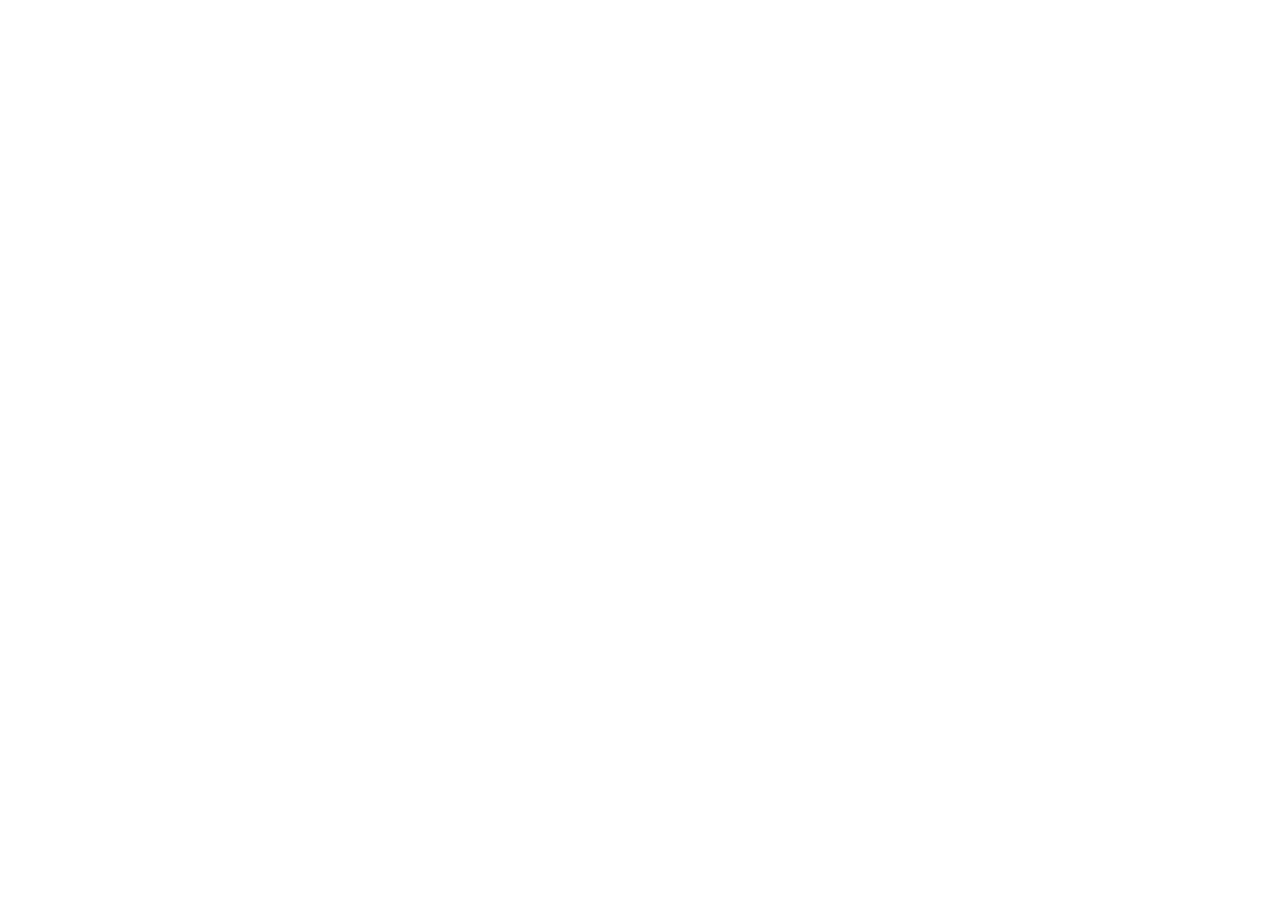
==== 06_MudBoat/index.html @ 61e0db52 "Add files via upload" ====
<!DOCTYPE html>
<html lang="ko">
<head>
    <meta charset="UTF-8">
    <meta name="viewport" content="width=device-width, initial-scale=1.0">
    <title>2025 거차마을 생생뻘배학교</title>
    <link rel="preconnect" href="https://fonts.googleapis.com">
    <link rel="preconnect" href="https://fonts.gstatic.com" crossorigin>
    <link href="https://fonts.googleapis.com/css2?family=Noto+Serif+KR:wght@400;700&family=Noto+Sans+KR:wght@300;400;500;700&display=swap" rel="stylesheet">
    <style>
        * {
            margin: 0;
            padding: 0;
            box-sizing: border-box;
        }
        
        html {
            scroll-behavior: smooth;
        }
        
        body {
            font-family: 'Noto Sans KR', sans-serif;
            overflow-x: hidden;
            line-height: 1.6;
            color: #333;
        }
        
        .serif {
            font-family: 'Noto Serif KR', serif;
        }
    </style>
</head>
<body>
    <div id="root"></div>
    <script crossorigin src="https://unpkg.com/react@18/umd/react.development.js"></script>
    <script crossorigin src="https://unpkg.com/react-dom@18/umd/react-dom.development.js"></script>
    <script src="https://unpkg.com/@babel/standalone/babel.min.js"></script>
    <script type="text/babel" src="App.jsx"></script>
</body>
</html>
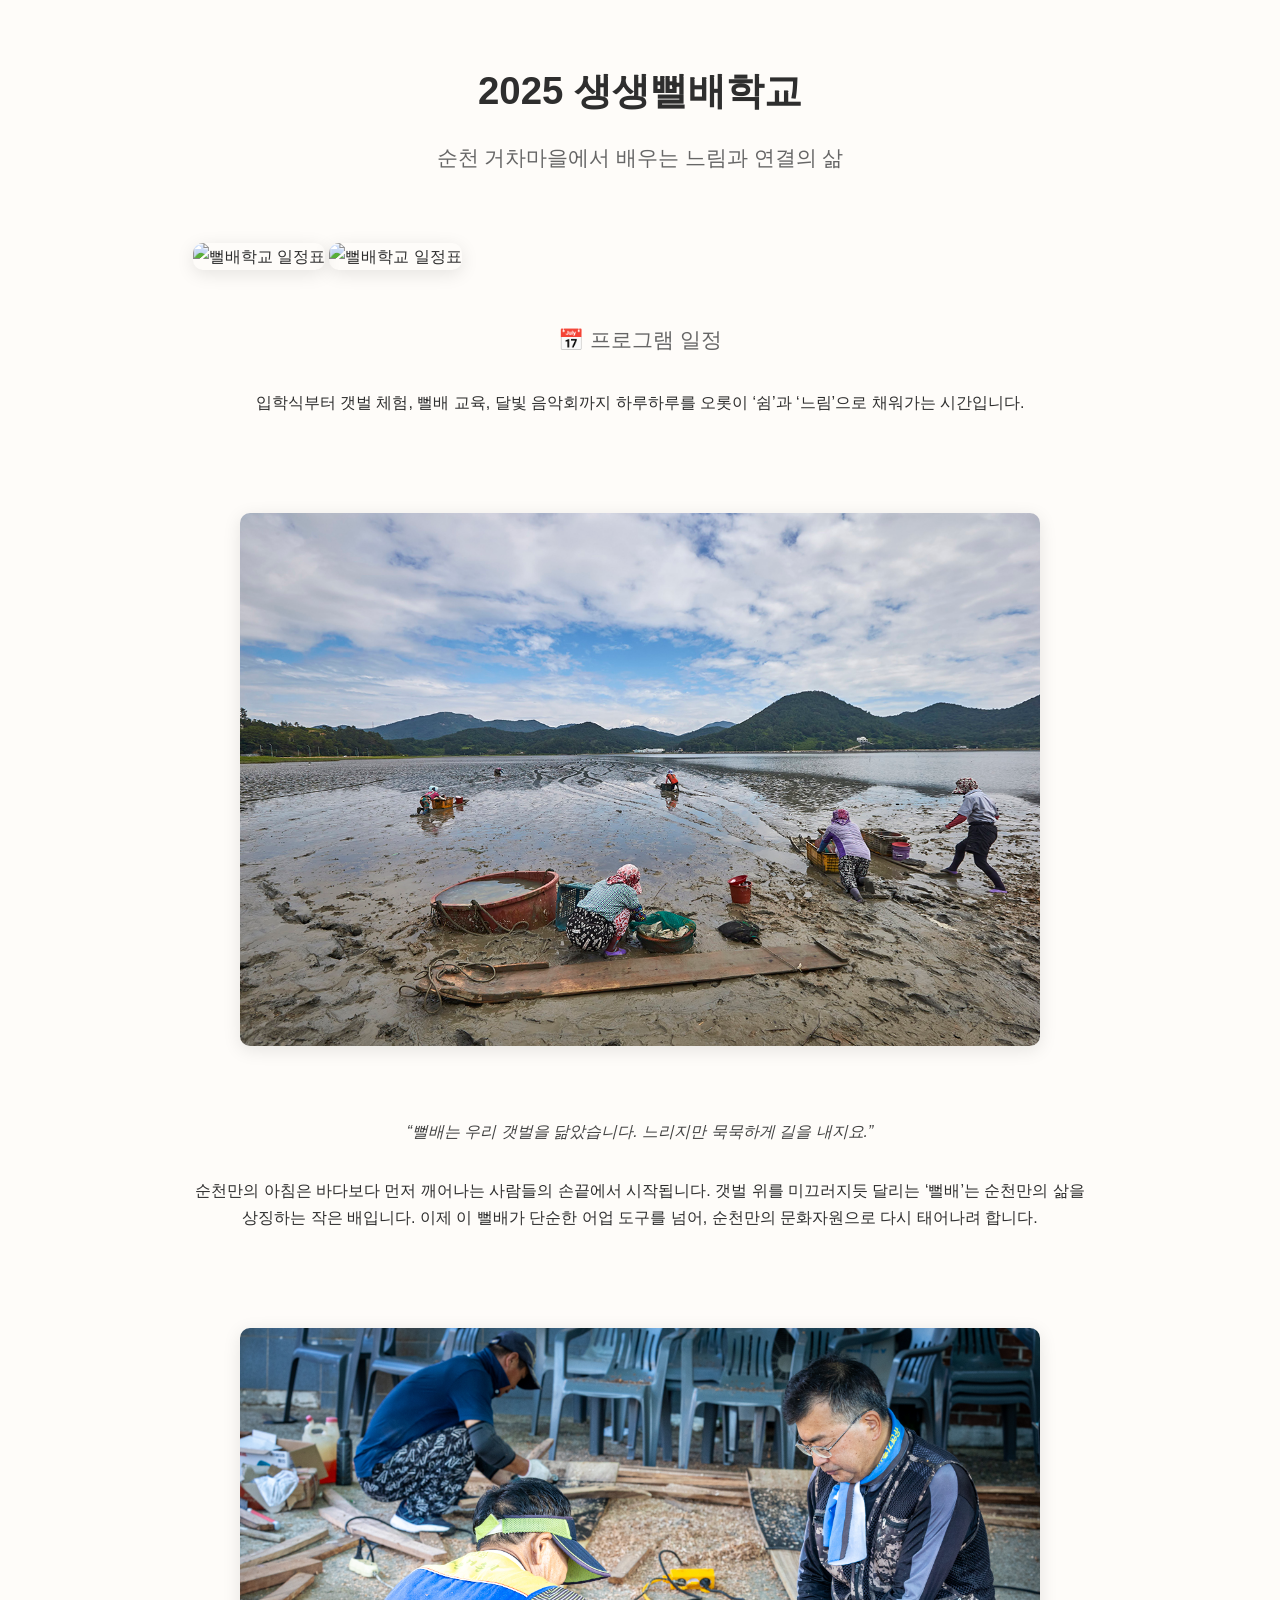
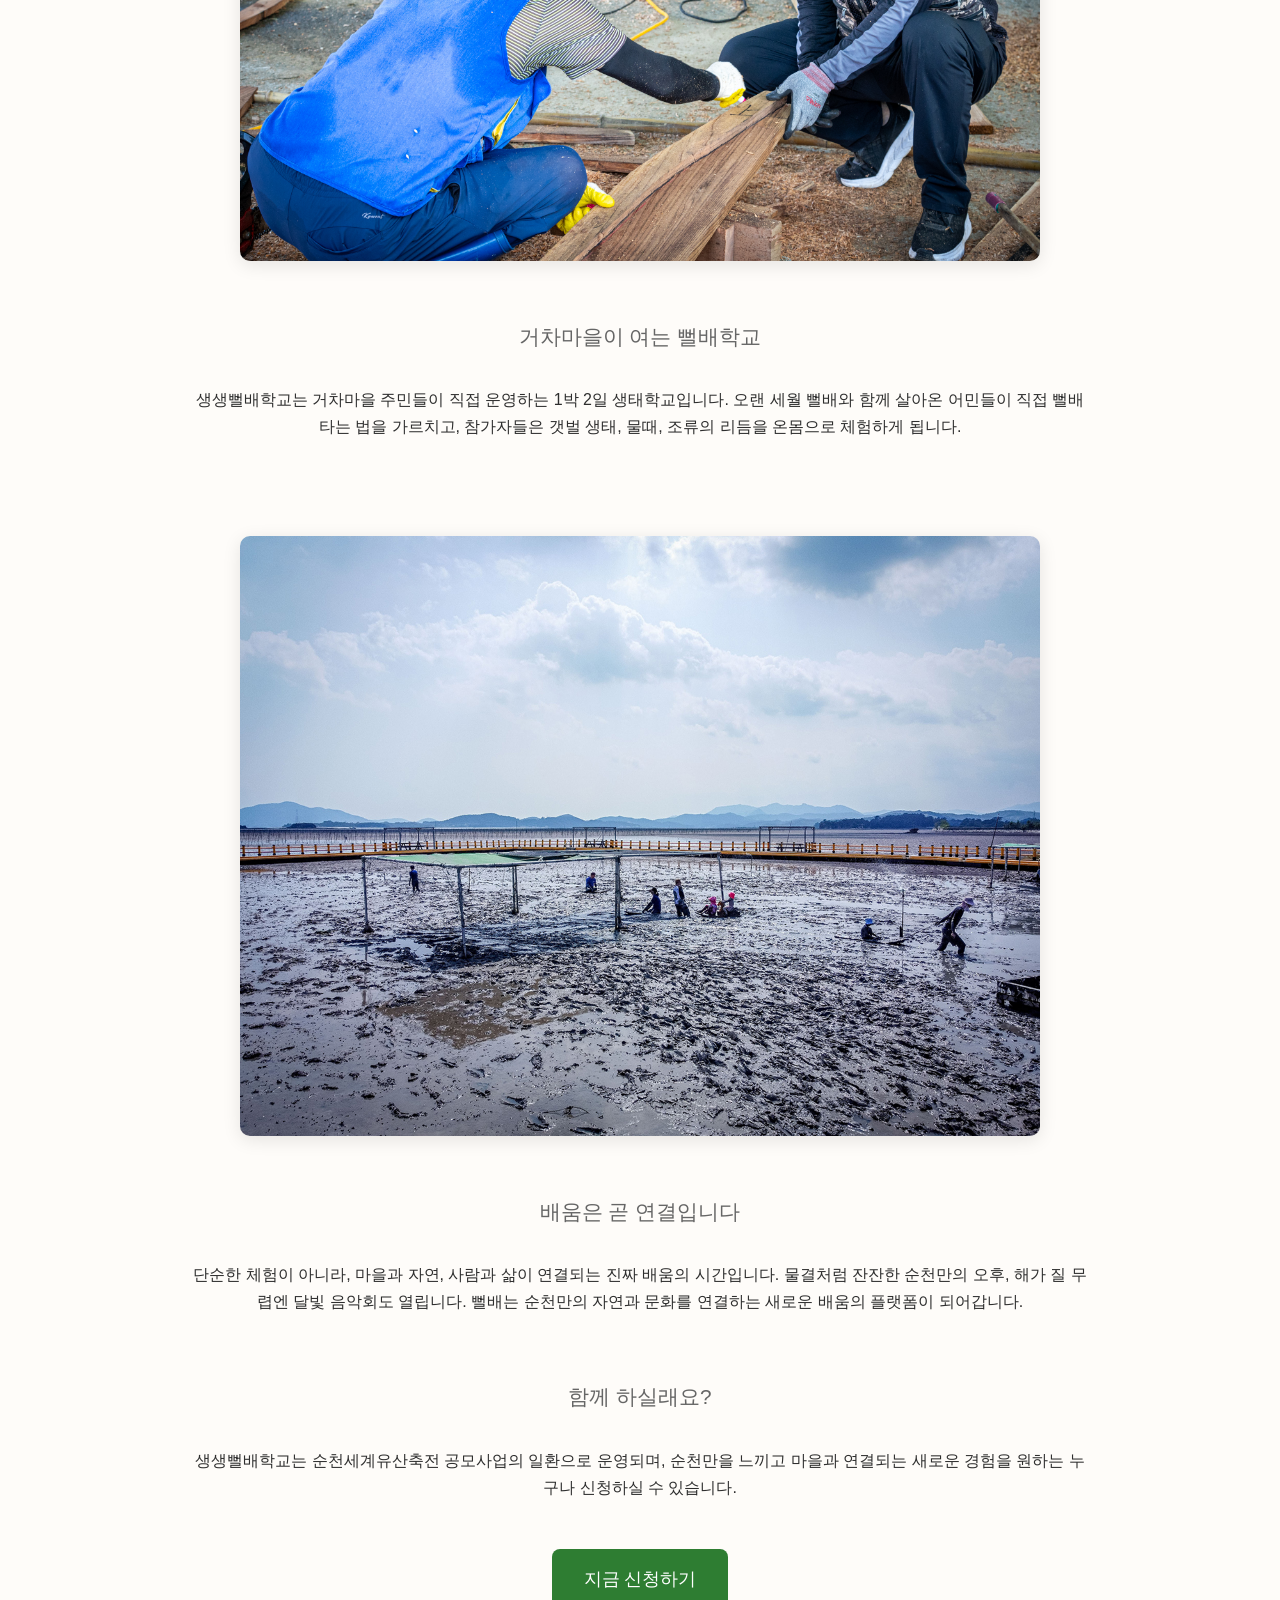
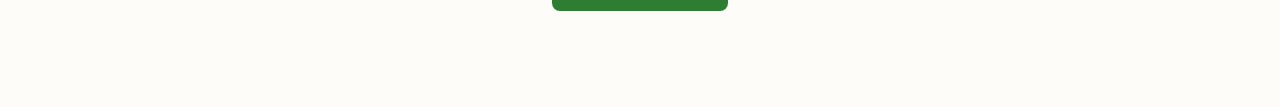
==== commit 107db1e5: "Add files via upload" ====
--- a/06_MudBoat/index.html
+++ b/06_MudBoat/index.html
@@ -1,40 +1,130 @@
 <!DOCTYPE html>
 <html lang="ko">
 <head>
-    <meta charset="UTF-8">
-    <meta name="viewport" content="width=device-width, initial-scale=1.0">
-    <title>2025 거차마을 생생뻘배학교</title>
-    <link rel="preconnect" href="https://fonts.googleapis.com">
-    <link rel="preconnect" href="https://fonts.gstatic.com" crossorigin>
-    <link href="https://fonts.googleapis.com/css2?family=Noto+Serif+KR:wght@400;700&family=Noto+Sans+KR:wght@300;400;500;700&display=swap" rel="stylesheet">
-    <style>
-        * {
-            margin: 0;
-            padding: 0;
-            box-sizing: border-box;
-        }
-        
-        html {
-            scroll-behavior: smooth;
-        }
-        
-        body {
-            font-family: 'Noto Sans KR', sans-serif;
-            overflow-x: hidden;
-            line-height: 1.6;
-            color: #333;
-        }
-        
-        .serif {
-            font-family: 'Noto Serif KR', serif;
-        }
-    </style>
+  <meta charset="UTF-8">
+  <title>생생뻘배학교 – 순천 거차마을</title>
+  <meta name="viewport" content="width=device-width, initial-scale=1">
+  <style>
+    body {
+      margin: 0;
+      font-family: 'Pretendard', 'Noto Sans KR', sans-serif;
+      background-color: #fefcf9;
+      color: #2e2e2e;
+      text-align: center;
+      line-height: 1.7;
+    }
+
+    .container {
+      max-width: 900px;
+      margin: 0 auto;
+      padding: 2rem 1rem;
+    }
+
+    h1 {
+      font-size: 2.4rem;
+      margin-bottom: 0.5rem;
+    }
+
+    h2 {
+      font-size: 1.3rem;
+      font-weight: normal;
+      color: #666;
+      margin-bottom: 2rem;
+    }
+
+    section {
+      margin-bottom: 4rem;
+    }
+
+    .hero-img, .content-img {
+      width: 100%;
+      max-width: 800px;
+      border-radius: 10px;
+      box-shadow: 0 4px 18px rgba(0, 0, 0, 0.1);
+      margin: 2rem 0;
+    }
+
+    .quote {
+      font-style: italic;
+      color: #444;
+      margin: 2rem 0;
+    }
+
+    .button {
+      display: inline-block;
+      background-color: #2e7d32;
+      color: #fff;
+      padding: 1rem 2rem;
+      border-radius: 8px;
+      font-size: 1.1rem;
+      text-decoration: none;
+      margin-top: 2rem;
+      transition: background-color 0.3s ease;
+    }
+
+    .button:hover {
+      background-color: #1b5e20;
+    }
+  </style>
 </head>
 <body>
-    <div id="root"></div>
-    <script crossorigin src="https://unpkg.com/react@18/umd/react.development.js"></script>
-    <script crossorigin src="https://unpkg.com/react-dom@18/umd/react-dom.development.js"></script>
-    <script src="https://unpkg.com/@babel/standalone/babel.min.js"></script>
-    <script type="text/babel" src="App.jsx"></script>
+
+  <div class="container">
+    <h1>2025 생생뻘배학교</h1>
+    <h2>순천 거차마을에서 배우는 느림과 연결의 삶</h2>
+        <section>
+            <table><tr><td>  <img src="img/ppurbae_schedule0.jpg" alt="뻘배학교 일정표" class="content-img"></td>
+            <td>     <img src="img/ppurbae_schedule.png" alt="뻘배학교 일정표" class="content-img"></td>
+            </tr></table>
+    
+       
+      <h2>📅 프로그램 일정</h2>
+      <p>
+        입학식부터 갯벌 체험, 뻘배 교육, 달빛 음악회까지  
+        하루하루를 오롯이 ‘쉼’과 ‘느림’으로 채워가는 시간입니다.
+      </p>
+    </section>
+
+    <section>
+      <img src="img/ppurbae_main.jpg" alt="갯벌과 뻘배 사진" class="hero-img">
+      <p class="quote">“뻘배는 우리 갯벌을 닮았습니다. 느리지만 묵묵하게 길을 내지요.”</p>
+      <p>
+        순천만의 아침은 바다보다 먼저 깨어나는 사람들의 손끝에서 시작됩니다.  
+        갯벌 위를 미끄러지듯 달리는 ‘뻘배’는 순천만의 삶을 상징하는 작은 배입니다.  
+        이제 이 뻘배가 단순한 어업 도구를 넘어, 순천만의 문화자원으로 다시 태어나려 합니다.
+      </p>
+    </section>
+
+    <section>
+      <img src="img/ppurbae_teacher.jpg" alt="마을 주민 교육 모습" class="content-img">
+      <h2>거차마을이 여는 뻘배학교</h2>
+      <p>
+        생생뻘배학교는 거차마을 주민들이 직접 운영하는 1박 2일 생태학교입니다.  
+        오랜 세월 뻘배와 함께 살아온 어민들이 직접 뻘배 타는 법을 가르치고,  
+        참가자들은 갯벌 생태, 물때, 조류의 리듬을 온몸으로 체험하게 됩니다.
+      </p>
+    </section>
+
+    <section>
+      <img src="img/ppurbae_kids.jpg" alt="아이들과 갯벌 체험" class="content-img">
+      <h2>배움은 곧 연결입니다</h2>
+      <p>
+        단순한 체험이 아니라, 마을과 자연, 사람과 삶이 연결되는 진짜 배움의 시간입니다.  
+        물결처럼 잔잔한 순천만의 오후, 해가 질 무렵엔 달빛 음악회도 열립니다.  
+        뻘배는 순천만의 자연과 문화를 연결하는 새로운 배움의 플랫폼이 되어갑니다.
+      </p>
+    </section>
+
+
+    <section>
+      <h2>함께 하실래요?</h2>
+      <p>
+        생생뻘배학교는 순천세계유산축전 공모사업의 일환으로 운영되며,  
+        순천만을 느끼고 마을과 연결되는 새로운 경험을 원하는 누구나 신청하실 수 있습니다.
+      </p>
+      <a class="button" href="https://scwhf.com/tiny/apps/form/form.php?id=24" target="_blank">지금 신청하기</a>
+    </section>
+  </div>
+
 </body>
-</html>+</html>
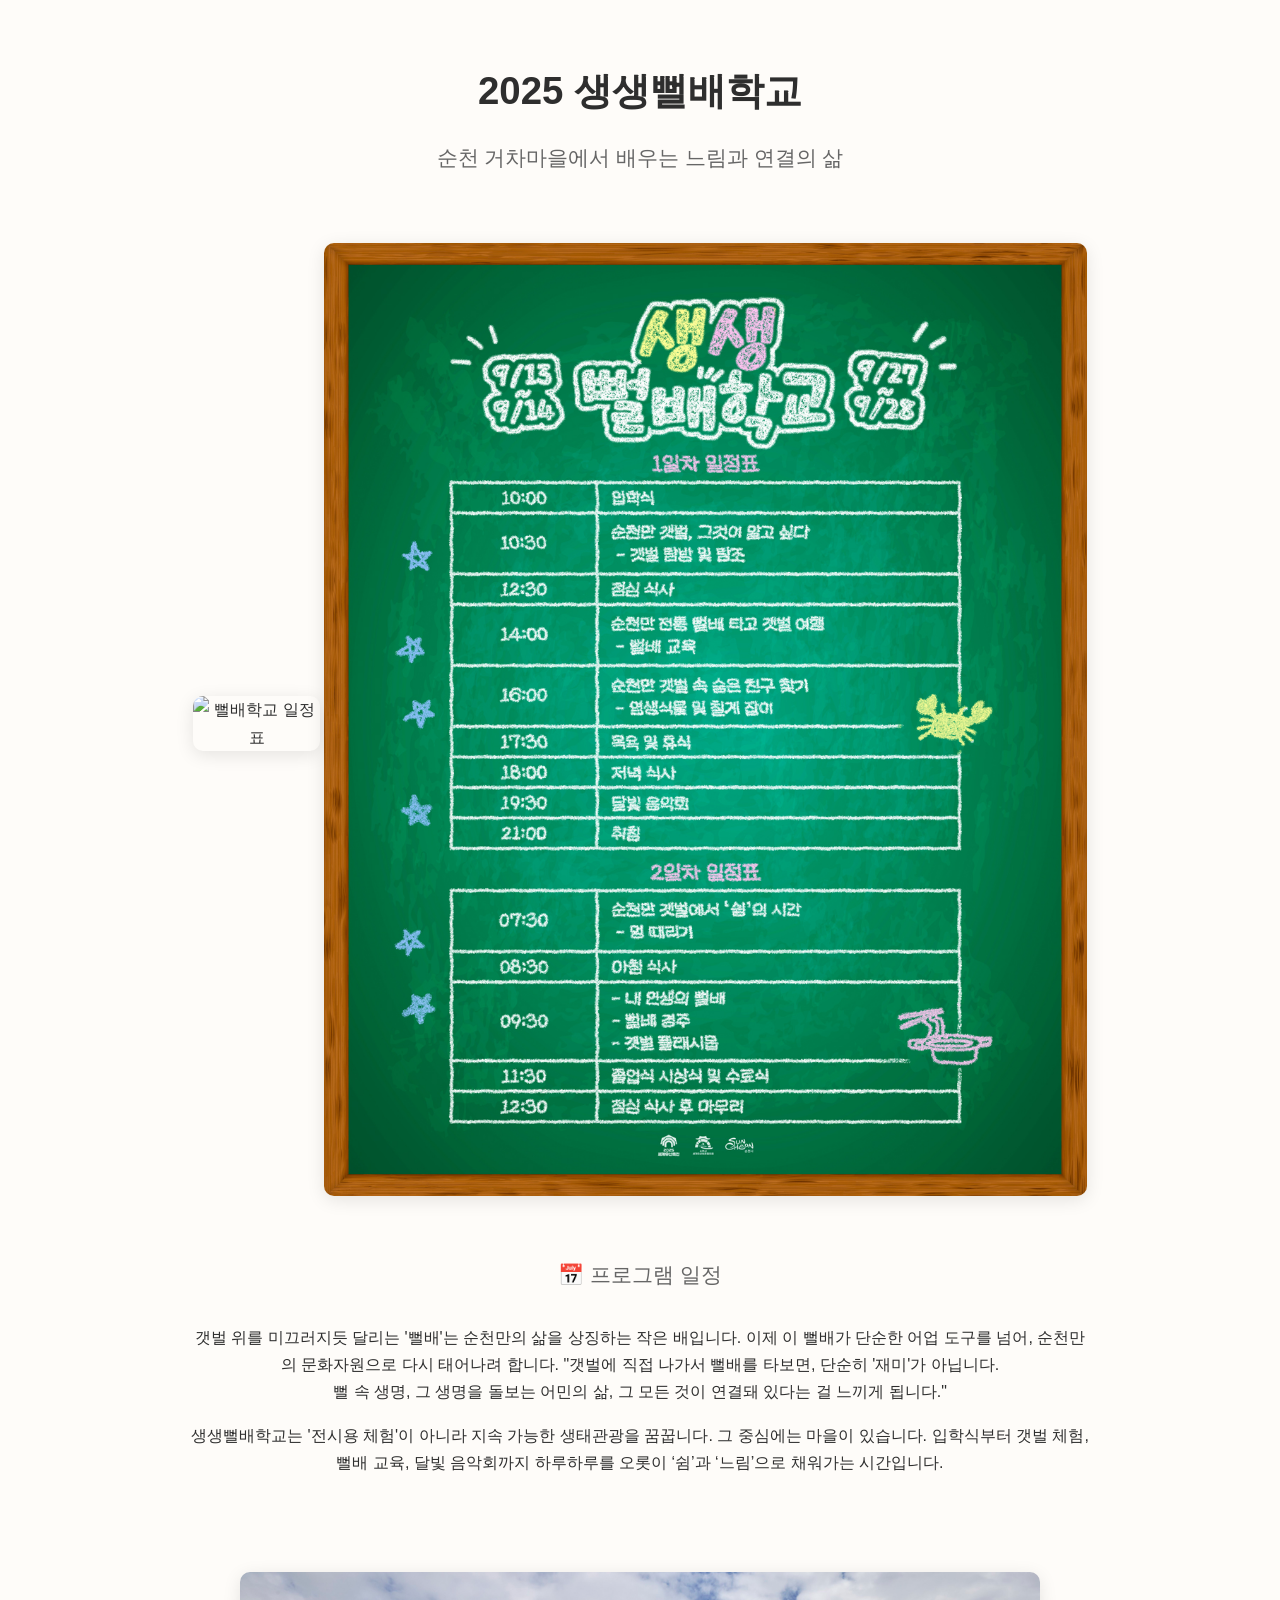
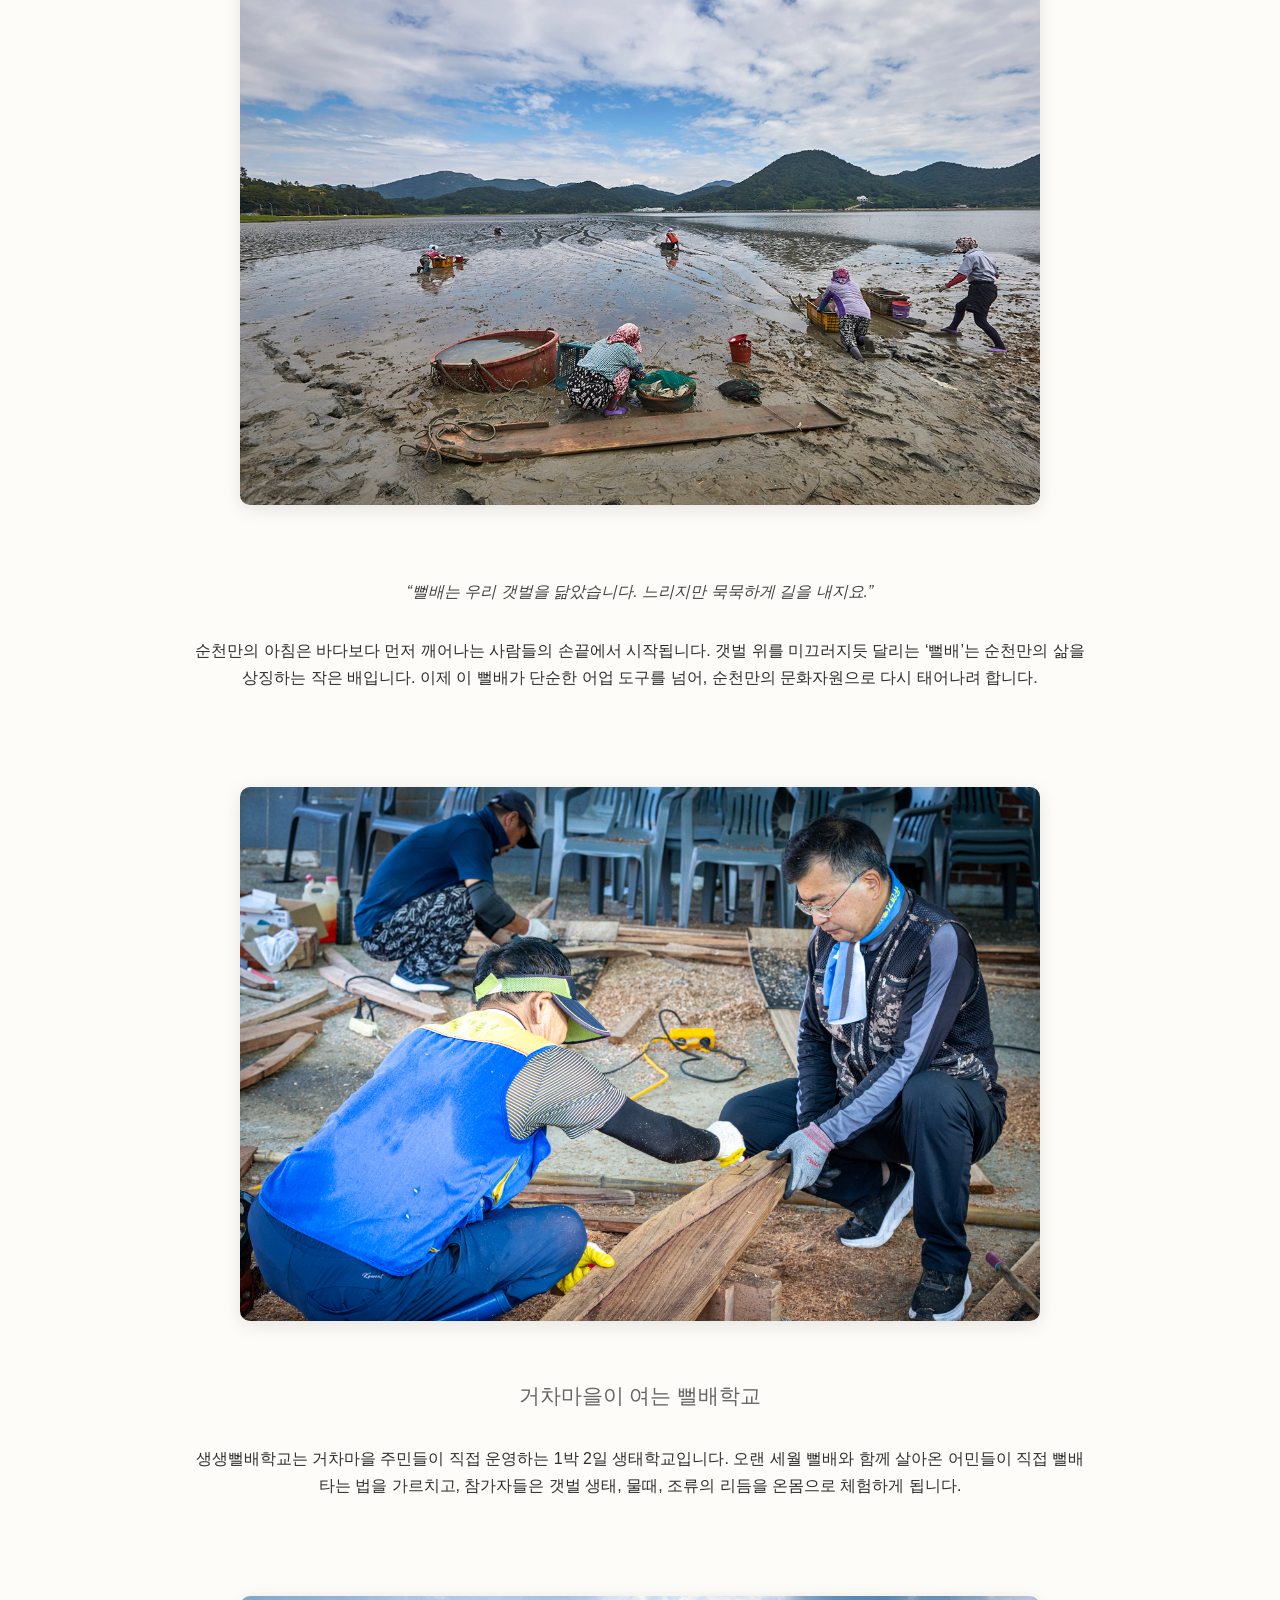
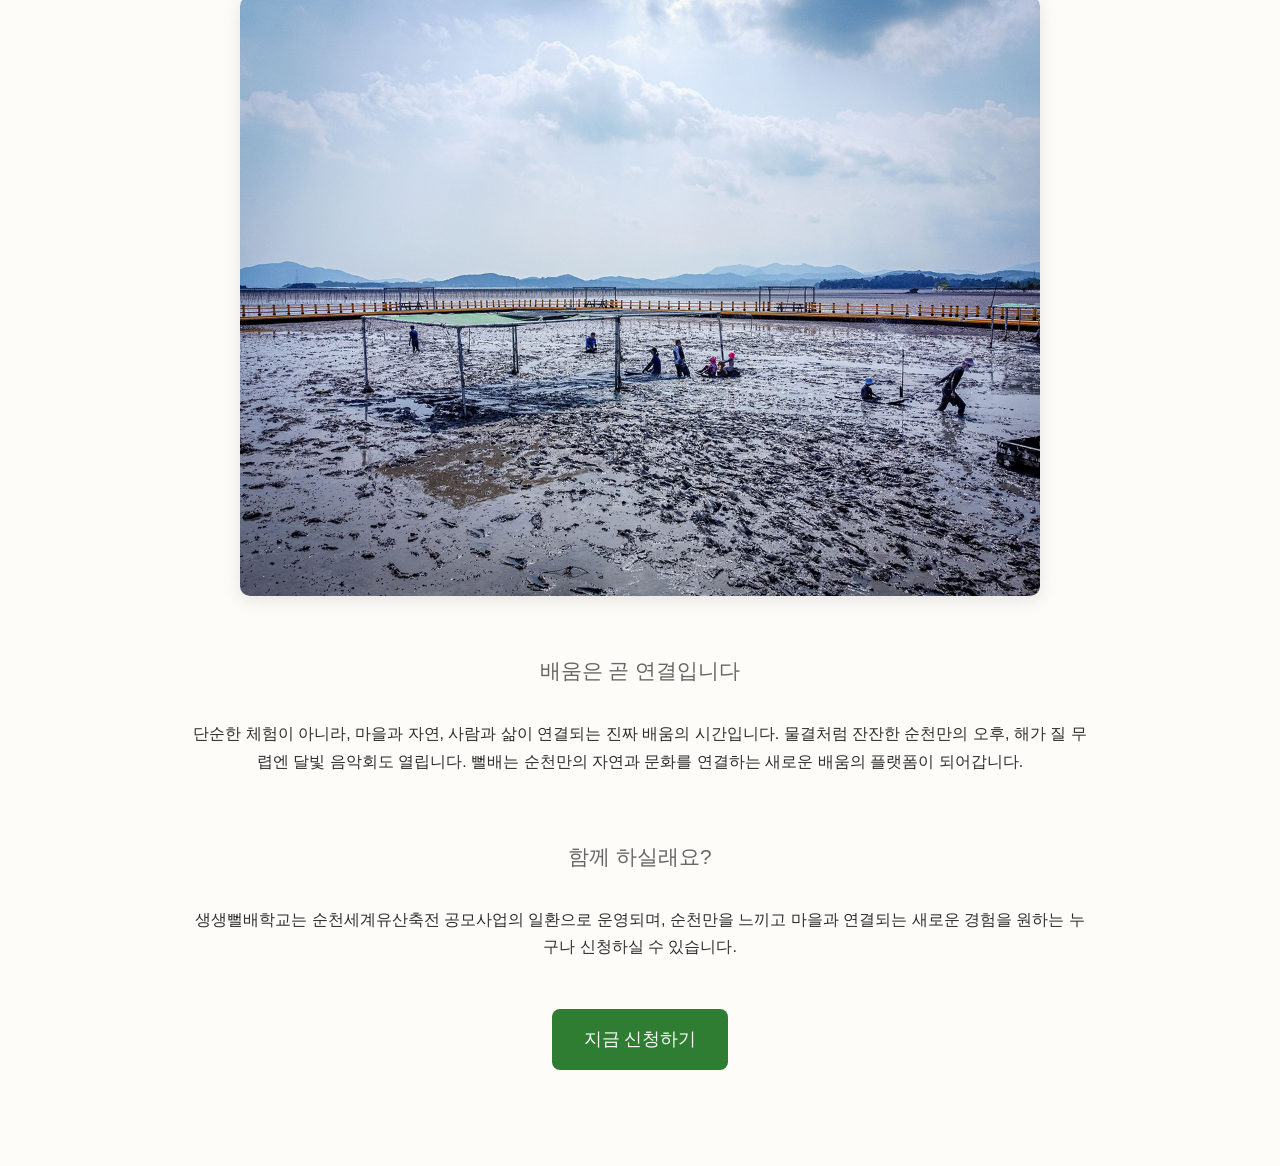
==== commit 90730aec: "Add files via upload" ====
--- a/06_MudBoat/index.html
+++ b/06_MudBoat/index.html
@@ -74,12 +74,20 @@
     <h2>순천 거차마을에서 배우는 느림과 연결의 삶</h2>
         <section>
             <table><tr><td>  <img src="img/ppurbae_schedule0.jpg" alt="뻘배학교 일정표" class="content-img"></td>
-            <td>     <img src="img/ppurbae_schedule.png" alt="뻘배학교 일정표" class="content-img"></td>
+            <td>     <img src="img/ppurbae_schedule.jpg" alt="뻘배학교 일정표" class="content-img"></td>
             </tr></table>
     
        
       <h2>📅 프로그램 일정</h2>
       <p>
+        갯벌 위를 미끄러지듯 달리는 '뻘배'는 순천만의 삶을 상징하는 작은 배입니다. 
+                    이제 이 뻘배가 단순한 어업 도구를 넘어, 순천만의 문화자원으로 다시 태어나려 합니다.
+                    "갯벌에 직접 나가서 뻘배를 타보면, 단순히 '재미'가 아닙니다.<br/>
+                        뻘 속 생명, 그 생명을 돌보는 어민의 삶, 그 모든 것이 연결돼 있다는 걸 느끼게 됩니다."
+                    </p>
+                    <p>
+                        생생뻘배학교는 '전시용 체험'이 아니라 지속 가능한 생태관광을 꿈꿉니다. 
+                        그 중심에는 마을이 있습니다.
         입학식부터 갯벌 체험, 뻘배 교육, 달빛 음악회까지  
         하루하루를 오롯이 ‘쉼’과 ‘느림’으로 채워가는 시간입니다.
       </p>
